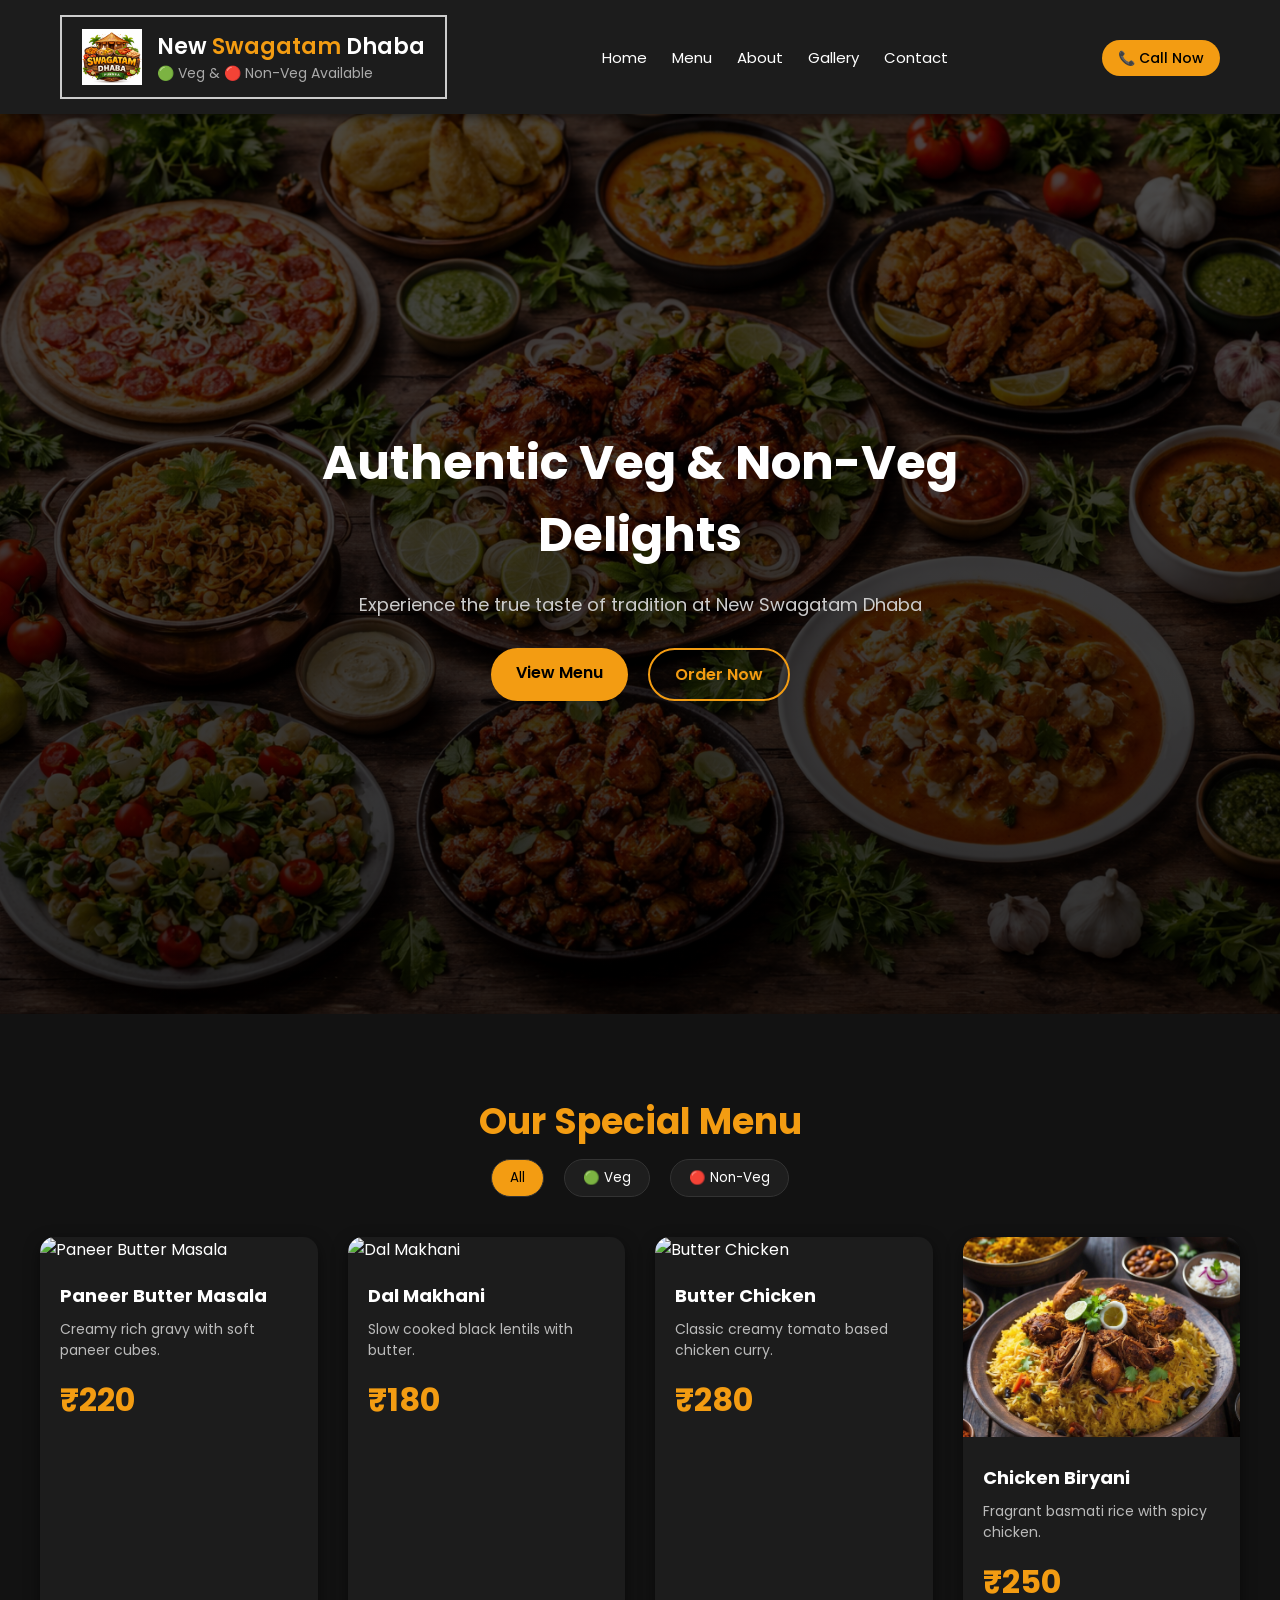
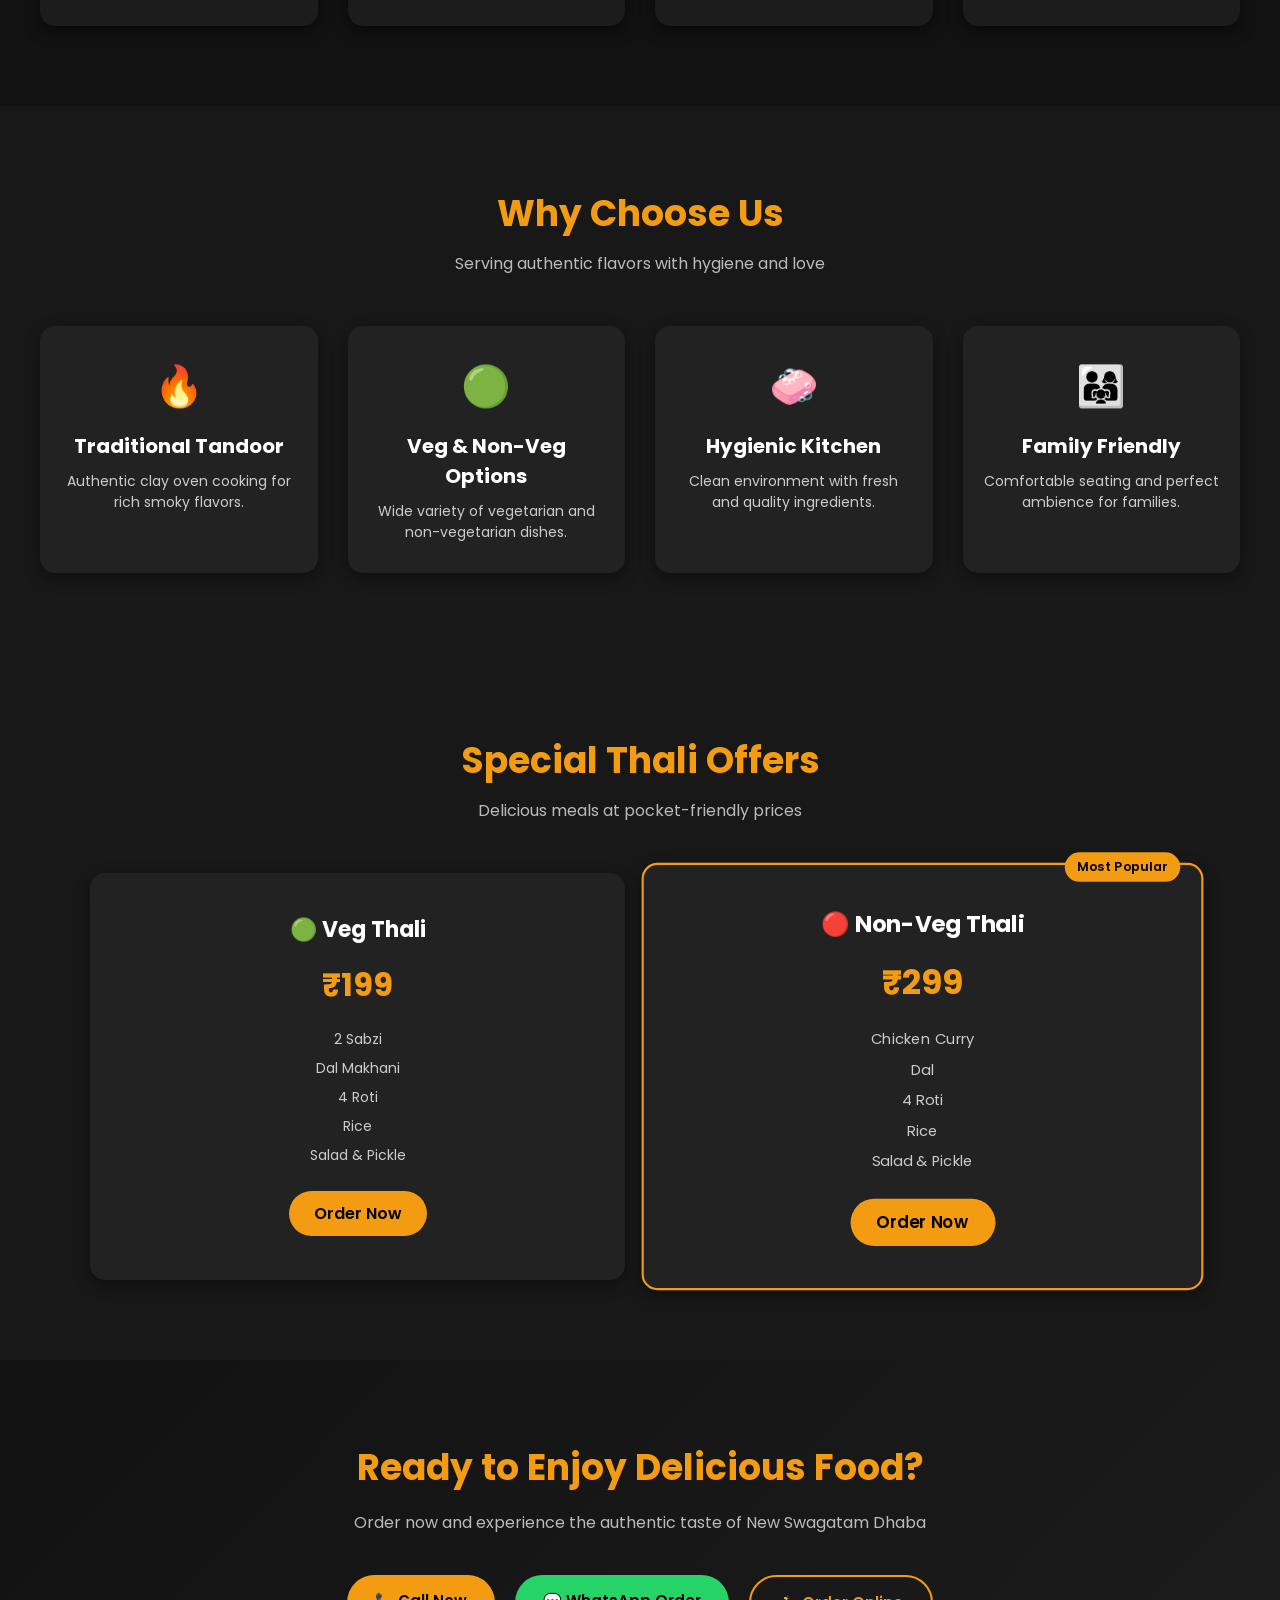
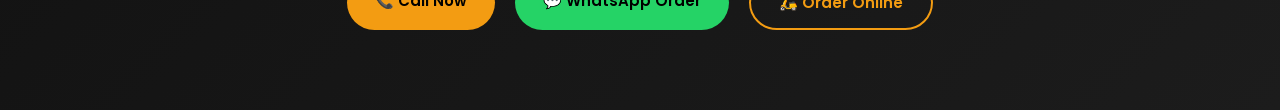
==== index.html @ 4049efa5 "Rename index.html.ht to index.html" ====
<!DOCTYPE html>
<html lang="en">
<head>
  <meta charset="UTF-8">
  <meta name="viewport" content="width=device-width, initial-scale=1.0">
  <title>New Swagatam Dhaba</title>
  <link rel="stylesheet" href="style.css">
  <link href="https://fonts.googleapis.com/css2?family=Poppins:wght@300;400;600&display=swap" rel="stylesheet">
</head>
<body>

<header class="header">
  <div class="container">
    
    <!-- Logo -->
    <div class="logo">
  <img src="images/logo.png" alt="New Swagatam Dhaba logo">
  <div class="logo-text">
    <h1>New <span>Swagatam</span> Dhaba</h1>
    <p class="badge">🟢 Veg & 🔴 Non-Veg Available</p>
  </div>
</div>
    <!-- Navigation -->
    <nav class="nav">
      <ul class="nav-links">
        <li><a href="#">Home</a></li>
        <li><a href="#">Menu</a></li>
        <li><a href="#">About</a></li>
        <li><a href="#">Gallery</a></li>
        <li><a href="#">Contact</a></li>
      </ul>
    </nav>

    <!-- Call Button -->
    <div class="cta">
      <a href="tel:+919999999999" class="btn">📞 Call Now</a>
    </div>

    <!-- Hamburger -->
    <div class="hamburger">
      ☰
    </div>

  </div>
</header>
<section class="hero">
  <div class="hero-content">
    <h1>Authentic Veg & Non-Veg Delights</h1>
    <p>Experience the true taste of tradition at New Swagatam Dhaba</p>

    <div class="hero-buttons">
      <a href="#" class="btn-primary">View Menu</a>
      <a href="#" class="btn-secondary">Order Now</a>
    </div>
  </div>
</section>
<section class="special-menu">
  <div class="menu-container">

    <h2 class="section-title">Our Special Menu</h2>

    <!-- Filter Buttons -->
    <div class="menu-filters">
      <button class="filter-btn active">All</button>
      <button class="filter-btn veg">🟢 Veg</button>
      <button class="filter-btn nonveg">🔴 Non-Veg</button>
    </div>

    <!-- Menu Grid -->
    <div class="menu-grid">

      <!-- Veg Item -->
      <div class="menu-card veg-item">
        <img src="https://images.unsplash.com/photo-1601050690597-df0568f70950" alt="Paneer Butter Masala">
        <div class="menu-info">
          <h3>Paneer Butter Masala</h3>
          <p>Creamy rich gravy with soft paneer cubes.</p>
          <span class="price">₹220</span>
        </div>
      </div>

      <div class="menu-card veg-item">
        <img src="https://images.unsplash.com/photo-1631452180519-c014fe946bc7" alt="Dal Makhani">
        <div class="menu-info">
          <h3>Dal Makhani</h3>
          <p>Slow cooked black lentils with butter.</p>
          <span class="price">₹180</span>
        </div>
      </div>

      <!-- Non Veg Item -->
      <div class="menu-card nonveg-item">
        <img src="https://images.unsplash.com/photo-1604908176997-125f25cc6f3d" alt="Butter Chicken">
        <div class="menu-info">
          <h3>Butter Chicken</h3>
          <p>Classic creamy tomato based chicken curry.</p>
          <span class="price">₹280</span>
        </div>
      </div>

      <div class="menu-card nonveg-item">
        <img src="images/Chicken_Biryani.jpg" alt="Chicken Biryani">
        <div class="menu-info">
          <h3>Chicken Biryani</h3>
          <p>Fragrant basmati rice with spicy chicken.</p>
          <span class="price">₹250</span>
        </div>
      </div>

    </div>
  </div>
</section>
<section class="why-choose">
  <div class="choose-container">

    <h2 class="section-title">Why Choose Us</h2>
    <p class="section-subtitle">
      Serving authentic flavors with hygiene and love
    </p>

    <div class="choose-grid">

      <div class="choose-card">
        <div class="icon">🔥</div>
        <h3>Traditional Tandoor</h3>
        <p>Authentic clay oven cooking for rich smoky flavors.</p>
      </div>

      <div class="choose-card">
        <div class="icon">🟢</div>
        <h3>Veg & Non-Veg Options</h3>
        <p>Wide variety of vegetarian and non-vegetarian dishes.</p>
      </div>

      <div class="choose-card">
        <div class="icon">🧼</div>
        <h3>Hygienic Kitchen</h3>
        <p>Clean environment with fresh and quality ingredients.</p>
      </div>

      <div class="choose-card">
        <div class="icon">👨‍👩‍👧</div>
        <h3>Family Friendly</h3>
        <p>Comfortable seating and perfect ambience for families.</p>
      </div>

    </div>

  </div>
</section>
<!-- <section class="gallery-section">
  <div class="gallery-container">

    <h2 class="gallery-title">Ambience & Gallery</h2>
    <p class="gallery-subtitle">
      A glimpse of our warm atmosphere and delicious moments
    </p>

    <div class="gallery-grid">

      <div class="gallery-item">
        <img src="https://images.unsplash.com/photo-1552566626-52f8b828add9" alt="Dhaba Seating">
        <div class="overlay">Family Seating Area</div>
      </div>

      <div class="gallery-item">
        <img src="https://images.unsplash.com/photo-1600891964599-f61ba0e24092" alt="Tandoor Cooking">
        <div class="overlay">Live Tandoor</div>
      </div>

      <div class="gallery-item">
        <img src="https://images.unsplash.com/photo-1555396273-367ea4eb4db5" alt="Interior View">
        <div class="overlay">Rustic Interior</div>
      </div>

      <div class="gallery-item">
        <img src="https://images.unsplash.com/photo-1604908177522-432dcf4b1b16" alt="Food Platter">
        <div class="overlay">Special Thali</div>
      </div>

      <div class="gallery-item">
        <img src="https://images.unsplash.com/photo-1544025162-d76694265947" alt="Dining Area">
        <div class="overlay">Comfort Dining</div>
      </div>

      <div class="gallery-item">
        <img src="https://images.unsplash.com/photo-1604908177079-7a44cc979f87" alt="Night View">
        <div class="overlay">Evening Ambience</div>
      </div>

    </div>

  </div>
</section> -->
<section class="pricing-section">
  <div class="pricing-container">

    <h2 class="pricing-title">Special Thali Offers</h2>
    <p class="pricing-subtitle">
      Delicious meals at pocket-friendly prices
    </p>

    <div class="pricing-grid">

      <!-- Veg Thali -->
      <div class="pricing-card">
        <h3>🟢 Veg Thali</h3>
        <p class="price">₹199</p>
        <ul>
          <li>2 Sabzi</li>
          <li>Dal Makhani</li>
          <li>4 Roti</li>
          <li>Rice</li>
          <li>Salad & Pickle</li>
        </ul>
        <a href="#" class="pricing-btn">Order Now</a>
      </div>

      <!-- Non-Veg Thali (Featured) -->
      <div class="pricing-card featured">
        <div class="badge">Most Popular</div>
        <h3>🔴 Non-Veg Thali</h3>
        <p class="price">₹299</p>
        <ul>
          <li>Chicken Curry</li>
          <li>Dal</li>
          <li>4 Roti</li>
          <li>Rice</li>
          <li>Salad & Pickle</li>
        </ul>
        <a href="#" class="pricing-btn">Order Now</a>
      </div>

    </div>

  </div>
</section>
<section class="order-section">
  <div class="order-container">

    <h2 class="order-title">Ready to Enjoy Delicious Food?</h2>
    <p class="order-subtitle">
      Order now and experience the authentic taste of New Swagatam Dhaba
    </p>

    <div class="order-buttons">

      <a href="tel:+919999999999" class="order-btn primary">
        📞 Call Now
      </a>

      <a href="https://wa.me/919999999999" target="_blank" class="order-btn whatsapp">
        💬 WhatsApp Order
      </a>

      <a href="#" class="order-btn secondary">
        🛵 Order Online
      </a>

    </div>

  </div>
</section>
</body>
</html>
---- style.css ----
* {
  margin: 0;
  padding: 0;
  box-sizing: border-box;
  font-family: 'Poppins', sans-serif;
}

body {
  background-color: #121212;
  color: #ffffff;
}

/* HEADER */
.header {
  width: 100%;
  background: #1c1c1c;
  position: sticky;
  top: 0;
  z-index: 1000;
  box-shadow: 0 2px 10px rgba(0,0,0,0.6);
}

.container {
  max-width: 1200px;
  margin: auto;
  padding: 15px 20px;
  display: flex;
  justify-content: space-between;
  align-items: center;
}

/* LOGO */
.logo h1 {
  font-size: 22px;
  font-weight: 600;
}

.logo span {
  color: #f39c12;
}

.badge {
  font-size: 12px;
  color: #aaa;
  margin-top: 4px;
}

/* NAVIGATION */
.nav-links {
  list-style: none;
  display: flex;
  gap: 25px;
}

.nav-links a {
  text-decoration: none;
  color: #ffffff;
  font-size: 15px;
  transition: 0.3s ease;
}

.nav-links a:hover {
  color: #f39c12;
}

/* BUTTON */
.btn {
  background: #f39c12;
  color: #000;
  padding: 8px 16px;
  border-radius: 25px;
  text-decoration: none;
  font-size: 14px;
  font-weight: 500;
  transition: 0.3s ease;
}

.btn:hover {
  background: #ffb347;
}

/* HAMBURGER (Hidden Desktop) */
.hamburger {
  display: none;
  font-size: 26px;
  cursor: pointer;
}

/* RESPONSIVE */
@media (max-width: 768px) {
  
  .nav {
    display: none;
  }

  .cta {
    display: none;
  }

  .hamburger {
    display: block;
  }

}
/* HERO SECTION */
.hero {
  height: 100vh;
  background: 
    linear-gradient(rgba(0,0,0,0.7), rgba(0,0,0,0.8)),
    url('images/veg\ &\ non-veg\ food.png') center/cover no-repeat;
  display: flex;
  align-items: center;
  justify-content: center;
  text-align: center;
  padding: 0 20px;
}

.hero-content {
  max-width: 800px;
}

.hero h1 {
  font-size: 48px;
  font-weight: 700;
  margin-bottom: 20px;
  color: #ffffff;
}

.hero p {
  font-size: 18px;
  color: #cccccc;
  margin-bottom: 30px;
}

/* BUTTONS */
.hero-buttons {
  display: flex;
  gap: 20px;
  justify-content: center;
  flex-wrap: wrap;
}

.btn-primary {
  background: #f39c12;
  color: #000;
  padding: 12px 25px;
  border-radius: 30px;
  text-decoration: none;
  font-weight: 600;
  transition: 0.3s ease;
}

.btn-primary:hover {
  background: #ffb347;
}

.btn-secondary {
  border: 2px solid #f39c12;
  color: #f39c12;
  padding: 12px 25px;
  border-radius: 30px;
  text-decoration: none;
  font-weight: 600;
  transition: 0.3s ease;
}

.btn-secondary:hover {
  background: #f39c12;
  color: #000;
}

/* RESPONSIVE */
@media (max-width: 768px) {
  .hero h1 {
    font-size: 32px;
  }

  .hero p {
    font-size: 15px;
  }
}

.logo {
  display: flex;
  align-items: center;
  gap: 15px;
  border: 2px solid #ccc;   /* header border ke according adjust kar sakte ho */
  padding: 10px 20px;
}

.logo img {
  width: 60px;      /* size kam kar diya */
  height: 60px;
  object-fit: contain;
}

.logo-text h1 {
  margin: 0;
}

.badge {
  margin: 0;
  font-size: 14px;
}
/* SPECIAL MENU SECTION */
.special-menu {
  background-color: #121212;
  padding: 80px 20px;
  color: #ffffff;
}

.menu-container {
  max-width: 1200px;
  margin: auto;
}

.section-title {
  text-align: center;
  font-size: 36px;
  margin-bottom: 30px;
  color: #f39c12;
}

/* FILTER BUTTONS */
.menu-filters {
  text-align: center;
  margin-bottom: 40px;
}

.filter-btn {
  background: #1e1e1e;
  color: #ffffff;
  border: 1px solid #333;
  padding: 8px 18px;
  margin: 0 8px;
  border-radius: 25px;
  cursor: pointer;
  transition: 0.3s ease;
}

.filter-btn:hover,
.filter-btn.active {
  background: #f39c12;
  color: #000;
}

/* GRID */
.menu-grid {
  display: grid;
  grid-template-columns: repeat(auto-fit, minmax(250px, 1fr));
  gap: 30px;
}

/* CARD */
.menu-card {
  background: #1c1c1c;
  border-radius: 15px;
  overflow: hidden;
  transition: 0.3s ease;
  box-shadow: 0 5px 15px rgba(0,0,0,0.5);
}

.menu-card:hover {
  transform: translateY(-8px);
  box-shadow: 0 8px 20px rgba(0,0,0,0.7);
}

.menu-card img {
  width: 100%;
  height: 200px;
  object-fit: cover;
}

.menu-info {
  padding: 20px;
}

.menu-info h3 {
  font-size: 18px;
  margin-bottom: 10px;
}

.menu-info p {
  font-size: 14px;
  color: #bbb;
  margin-bottom: 15px;
}

.price {
  font-weight: 600;
  color: #f39c12;
  font-size: 16px;
}

/* RESPONSIVE */
@media (max-width: 768px) {
  .section-title {
    font-size: 28px;
  }
}

/* WHY CHOOSE US SECTION */
.why-choose {
  background-color: #181818;
  padding: 80px 20px;
  color: #ffffff;
  text-align: center;
}

.choose-container {
  max-width: 1200px;
  margin: auto;
}

.section-title {
  font-size: 36px;
  color: #f39c12;
  margin-bottom: 10px;
}

.section-subtitle {
  color: #bbbbbb;
  font-size: 16px;
  margin-bottom: 50px;
}

/* GRID */
.choose-grid {
  display: grid;
  grid-template-columns: repeat(auto-fit, minmax(250px, 1fr));
  gap: 30px;
}

/* CARD */
.choose-card {
  background: #222;
  padding: 30px 20px;
  border-radius: 15px;
  transition: 0.3s ease;
  box-shadow: 0 5px 15px rgba(0,0,0,0.4);
}

.choose-card:hover {
  transform: translateY(-8px);
  box-shadow: 0 8px 25px rgba(0,0,0,0.6);
}

.icon {
  font-size: 40px;
  margin-bottom: 15px;
}

.choose-card h3 {
  font-size: 20px;
  margin-bottom: 10px;
}

.choose-card p {
  font-size: 14px;
  color: #cccccc;
}

/* RESPONSIVE */
@media (max-width: 768px) {
  .section-title {
    font-size: 28px;
  }

  .section-subtitle {
    font-size: 14px;
  }
}
/* GALLERY SECTION */
.gallery-section {
  background-color: #121212;
  padding: 80px 20px;
  text-align: center;
  color: #ffffff;
}

.gallery-container {
  max-width: 1200px;
  margin: auto;
}

.gallery-title {
  font-size: 36px;
  color: #f39c12;
  margin-bottom: 10px;
}

.gallery-subtitle {
  font-size: 16px;
  color: #bbbbbb;
  margin-bottom: 50px;
}

/* GRID LAYOUT */
.gallery-grid {
  display: grid;
  grid-template-columns: repeat(auto-fit, minmax(250px, 1fr));
  grid-auto-rows: 200px;
  gap: 20px;
}

/* GALLERY ITEM */
.gallery-item {
  position: relative;
  overflow: hidden;
  border-radius: 15px;
  cursor: pointer;
}

.gallery-item img {
  width: 100%;
  height: 100%;
  object-fit: cover;
  transition: transform 0.5s ease;
}

/* HOVER EFFECT */
.gallery-item:hover img {
  transform: scale(1.1);
}

.overlay {
  position: absolute;
  bottom: 0;
  width: 100%;
  padding: 15px;
  background: linear-gradient(to top, rgba(0,0,0,0.8), transparent);
  color: #ffffff;
  font-size: 16px;
  font-weight: 500;
  opacity: 0;
  transition: opacity 0.4s ease;
}

.gallery-item:hover .overlay {
  opacity: 1;
}

/* RESPONSIVE */
@media (max-width: 768px) {
  .gallery-title {
    font-size: 28px;
  }

  .gallery-subtitle {
    font-size: 14px;
  }

  .gallery-grid {
    grid-auto-rows: 180px;
  }
}
/* PRICING SECTION */
.pricing-section {
  background-color: #181818;
  padding: 80px 20px;
  text-align: center;
  color: #ffffff;
}

.pricing-container {
  max-width: 1100px;
  margin: auto;
}

.pricing-title {
  font-size: 36px;
  color: #f39c12;
  margin-bottom: 10px;
}

.pricing-subtitle {
  color: #bbbbbb;
  margin-bottom: 50px;
  font-size: 16px;
}

/* GRID */
.pricing-grid {
  display: grid;
  grid-template-columns: repeat(auto-fit, minmax(280px, 1fr));
  gap: 30px;
}

/* CARD */
.pricing-card {
  background: #222;
  padding: 40px 25px;
  border-radius: 15px;
  transition: 0.3s ease;
  position: relative;
  box-shadow: 0 5px 15px rgba(0,0,0,0.4);
}

.pricing-card:hover {
  transform: translateY(-8px);
  box-shadow: 0 8px 25px rgba(0,0,0,0.6);
}

.pricing-card h3 {
  font-size: 22px;
  margin-bottom: 15px;
}

.price {
  font-size: 32px;
  font-weight: 700;
  color: #f39c12;
  margin-bottom: 20px;
}

.pricing-card ul {
  list-style: none;
  padding: 0;
  margin-bottom: 25px;
}

.pricing-card ul li {
  margin: 8px 0;
  color: #cccccc;
  font-size: 14px;
}

/* BUTTON */
.pricing-btn {
  display: inline-block;
  padding: 10px 25px;
  background: #f39c12;
  color: #000;
  border-radius: 25px;
  text-decoration: none;
  font-weight: 600;
  transition: 0.3s ease;
}

.pricing-btn:hover {
  background: #ffb347;
}

/* FEATURED CARD */
.featured {
  border: 2px solid #f39c12;
  transform: scale(1.05);
}

.featured .badge {
  position: absolute;
  top: -12px;
  right: 20px;
  background: #f39c12;
  color: #000;
  padding: 5px 12px;
  font-size: 12px;
  border-radius: 20px;
  font-weight: 600;
}

/* RESPONSIVE */
@media (max-width: 768px) {
  .pricing-title {
    font-size: 28px;
  }

  .pricing-subtitle {
    font-size: 14px;
  }

  .featured {
    transform: scale(1);
  }
}
/* ORDER SECTION */
.order-section {
  background: linear-gradient(135deg, #121212, #1c1c1c);
  padding: 80px 20px;
  text-align: center;
  color: #ffffff;
}

.order-container {
  max-width: 900px;
  margin: auto;
}

.order-title {
  font-size: 36px;
  color: #f39c12;
  margin-bottom: 15px;
}

.order-subtitle {
  font-size: 16px;
  color: #bbbbbb;
  margin-bottom: 40px;
}

/* BUTTON WRAPPER */
.order-buttons {
  display: flex;
  justify-content: center;
  gap: 20px;
  flex-wrap: wrap;
}

/* BASE BUTTON */
.order-btn {
  padding: 14px 28px;
  border-radius: 30px;
  text-decoration: none;
  font-weight: 600;
  transition: 0.3s ease;
  font-size: 15px;
}

/* PRIMARY BUTTON */
.order-btn.primary {
  background: #f39c12;
  color: #000;
}

.order-btn.primary:hover {
  background: #ffb347;
  transform: translateY(-4px);
}

/* WHATSAPP BUTTON */
.order-btn.whatsapp {
  background: #25D366;
  color: #000;
}

.order-btn.whatsapp:hover {
  background: #2ee676;
  transform: translateY(-4px);
}

/* SECONDARY BUTTON */
.order-btn.secondary {
  border: 2px solid #f39c12;
  color: #f39c12;
}

.order-btn.secondary:hover {
  background: #f39c12;
  color: #000;
  transform: translateY(-4px);
}

/* RESPONSIVE */
@media (max-width: 768px) {
  .order-title {
    font-size: 26px;
  }

  .order-subtitle {
    font-size: 14px;
  }

  .order-btn {
    width: 100%;
    max-width: 300px;
  }
}
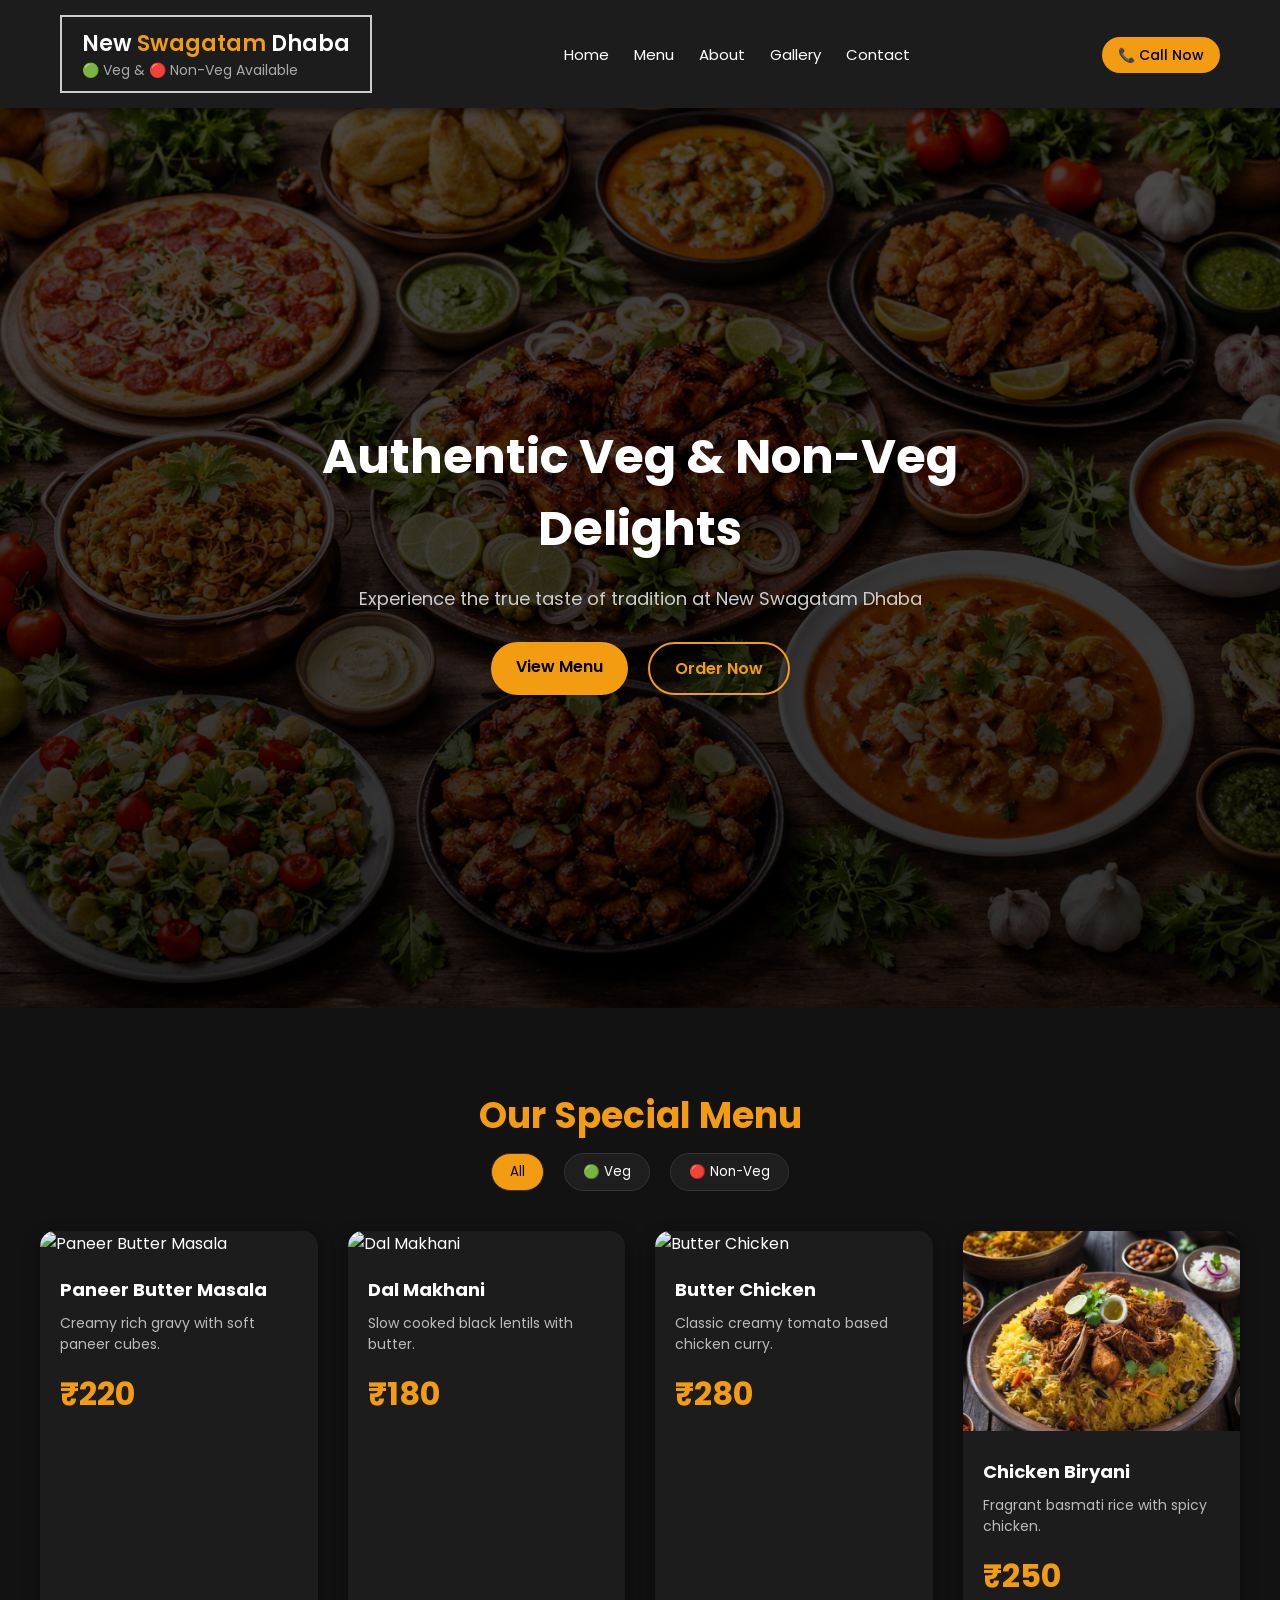
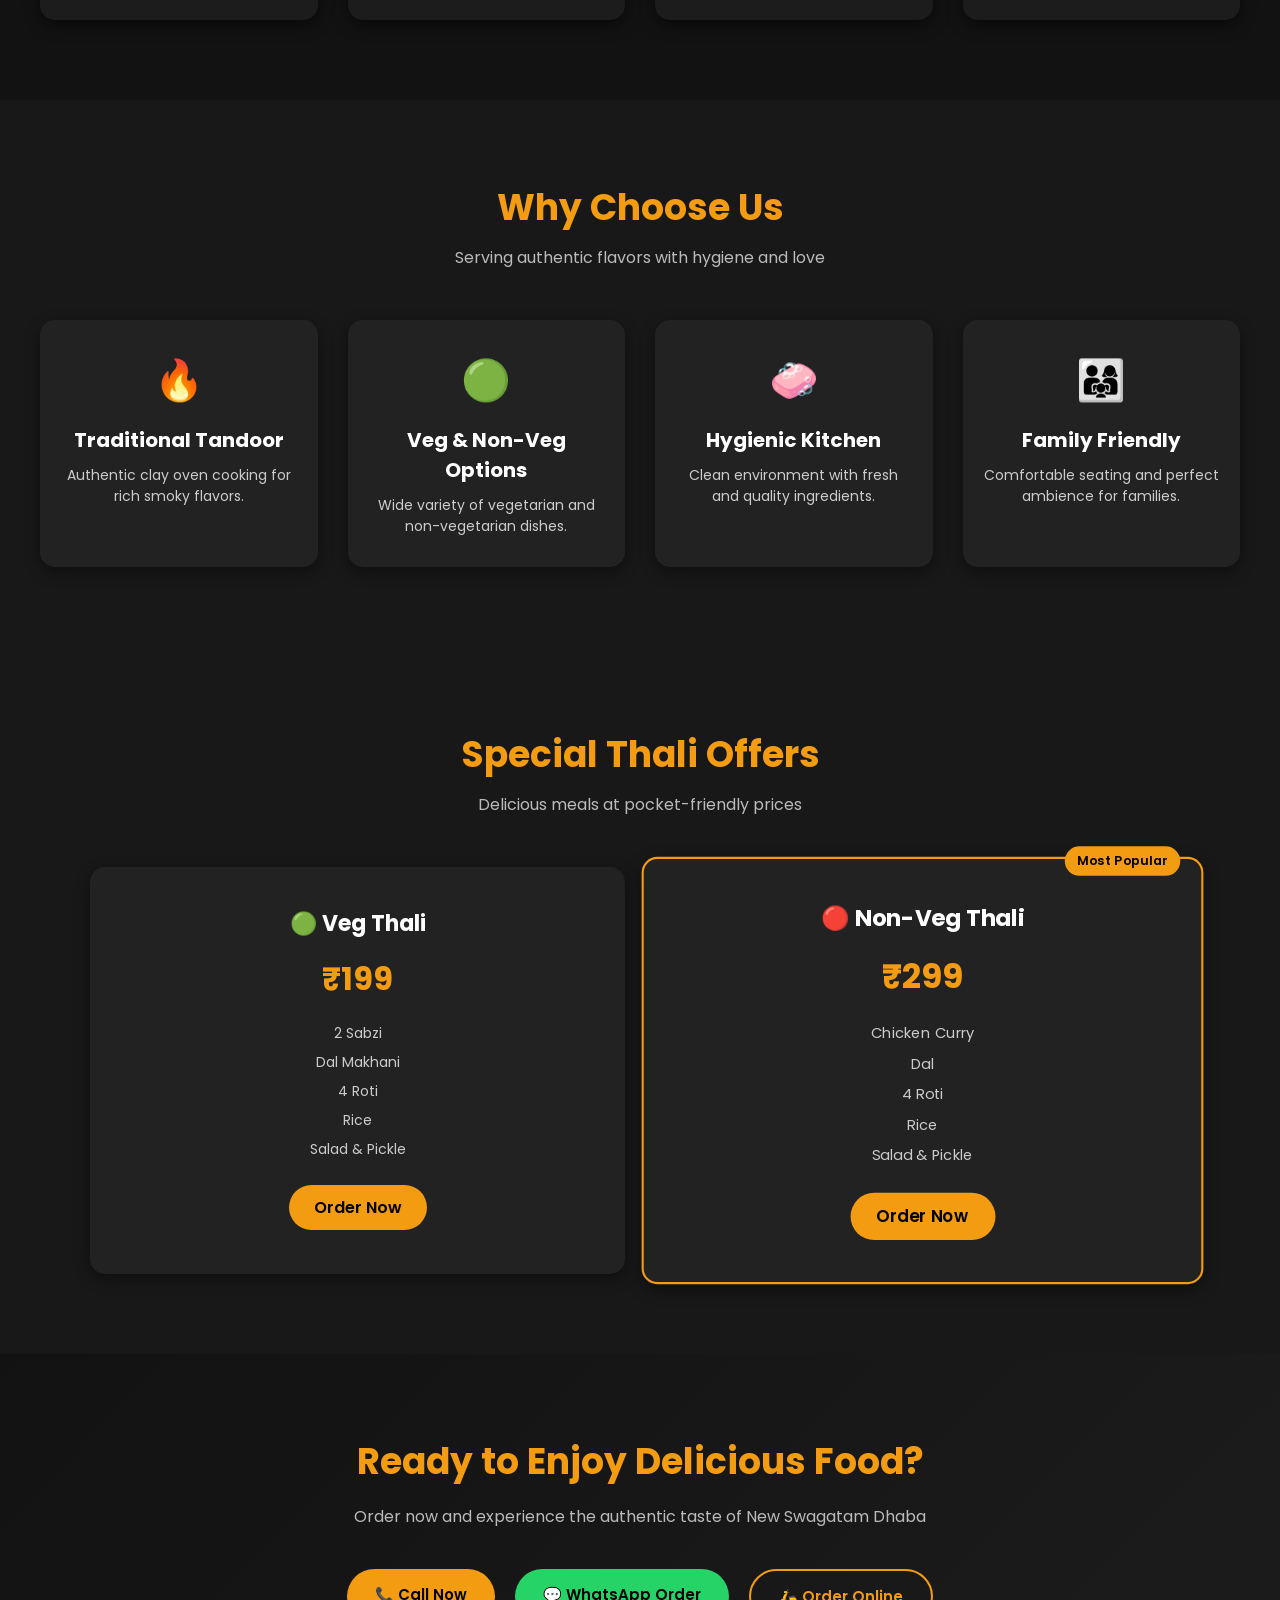
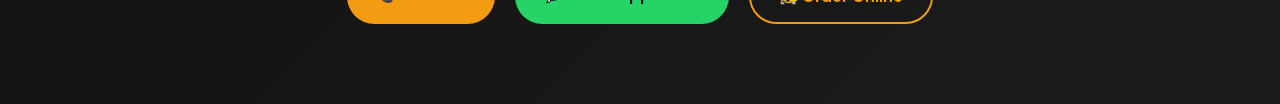
==== commit b80bb935: "Update index.html remove logo of swagatam dhaba" ====
--- a/index.html
+++ b/index.html
@@ -14,7 +14,7 @@
     
     <!-- Logo -->
     <div class="logo">
-  <img src="images/logo.png" alt="New Swagatam Dhaba logo">
+  <!-- <img src="images/logo.png" alt="New Swagatam Dhaba logo"> -->
   <div class="logo-text">
     <h1>New <span>Swagatam</span> Dhaba</h1>
     <p class="badge">🟢 Veg & 🔴 Non-Veg Available</p>
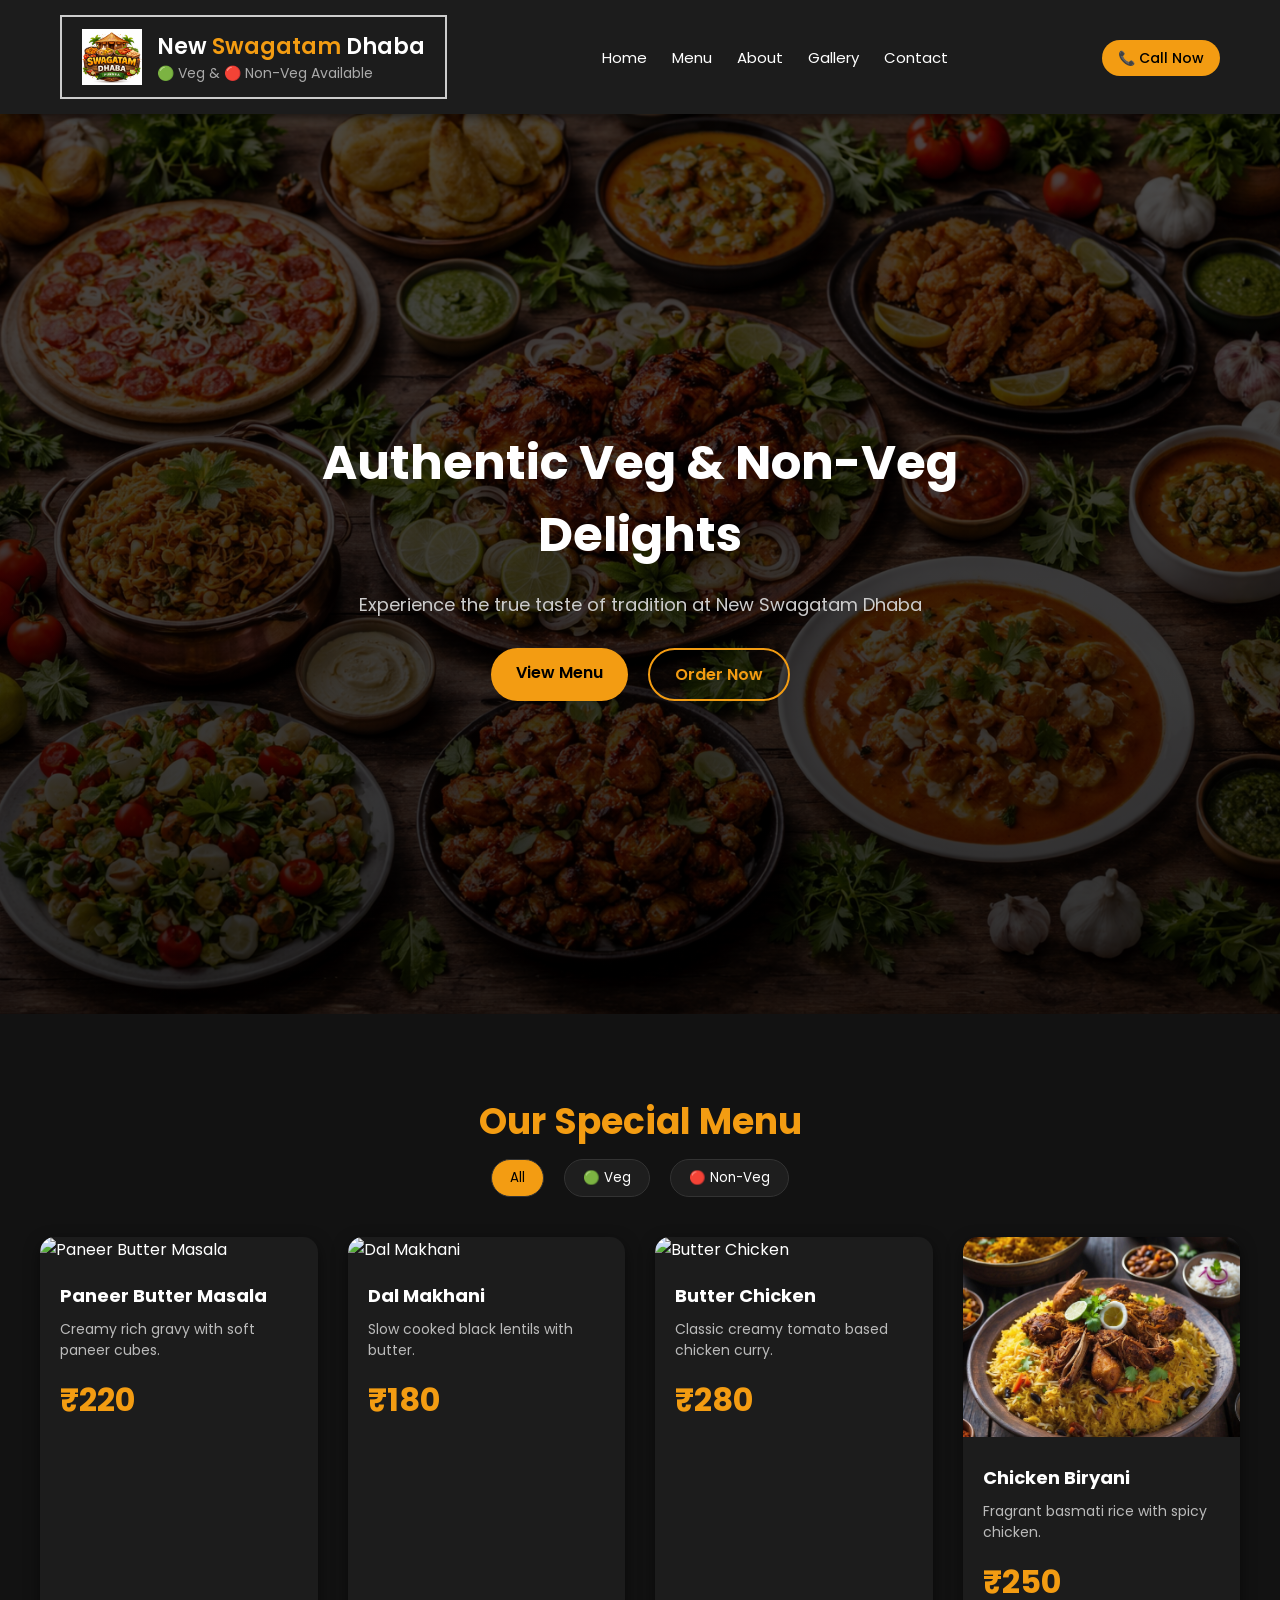
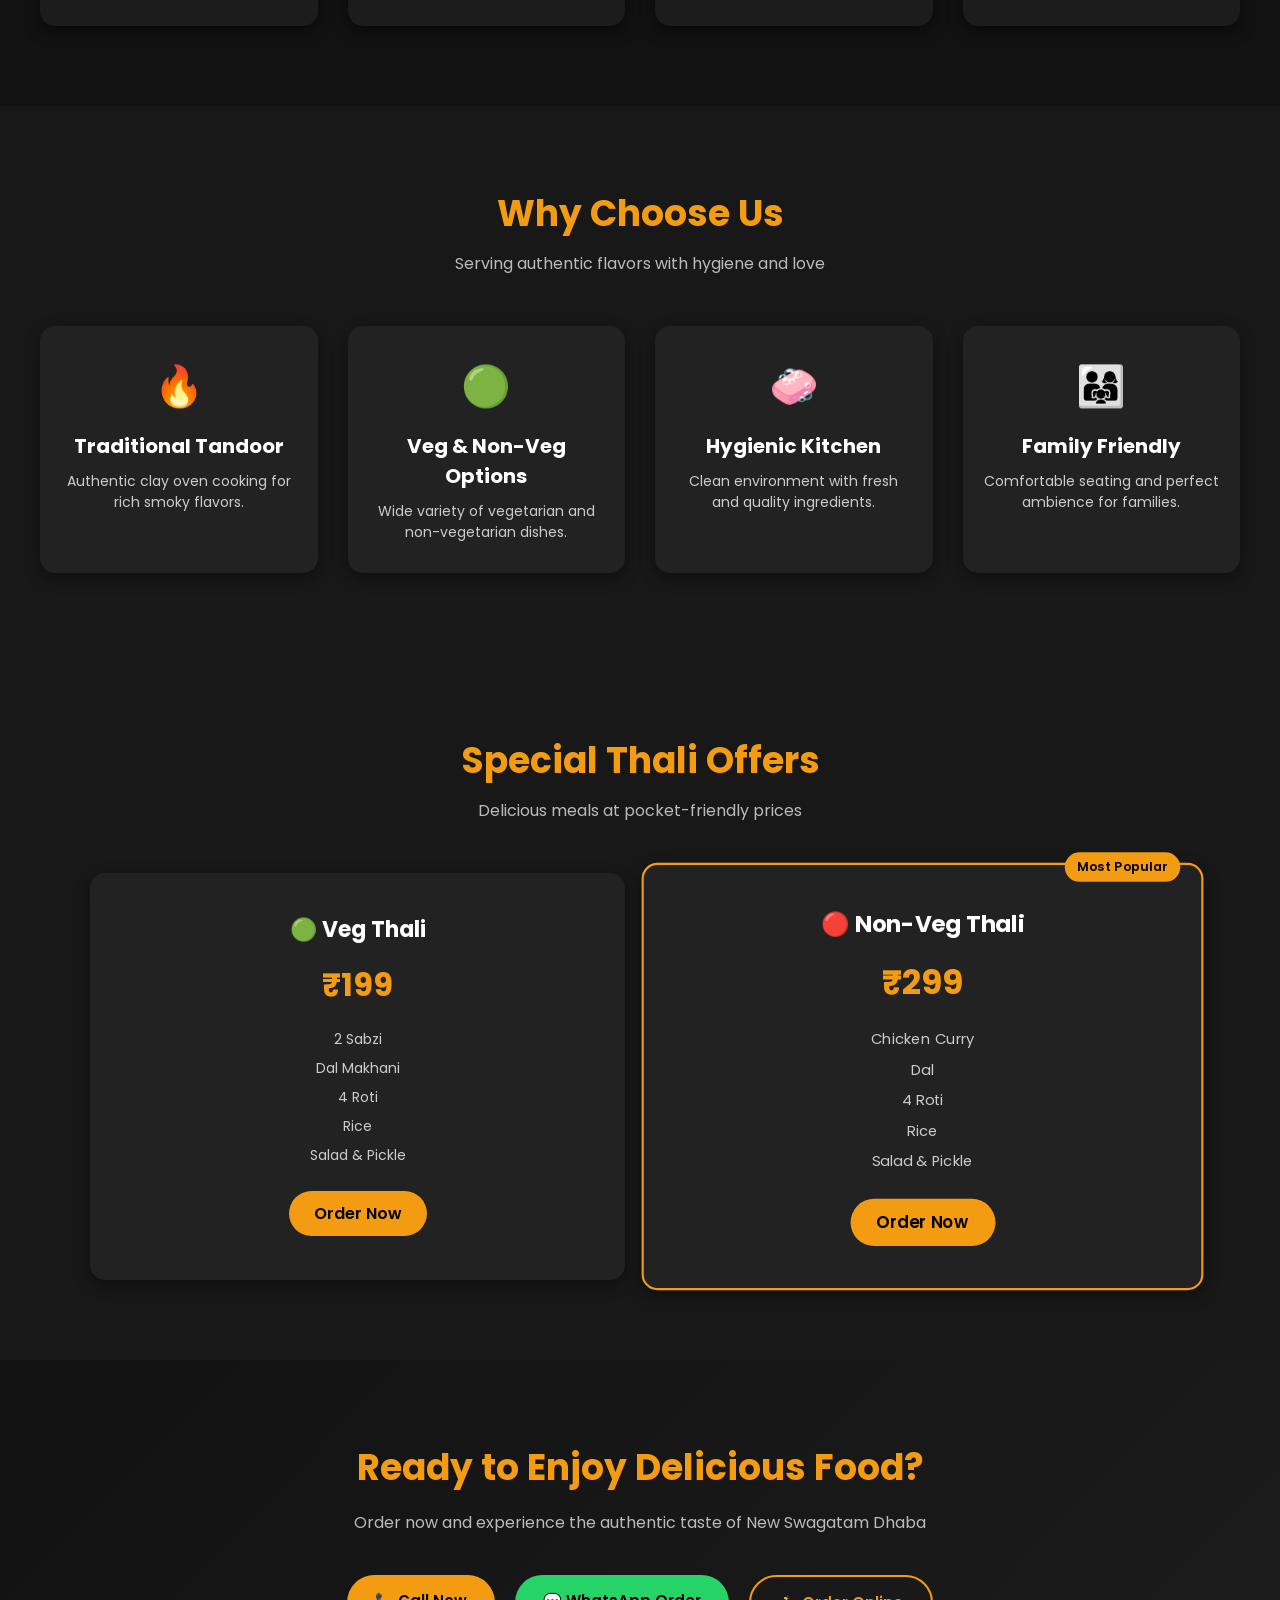
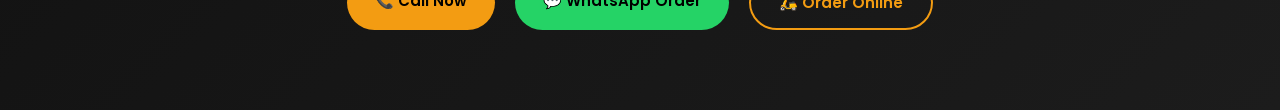
==== commit 6e5831c6: "Update index.html unhide dhaba logo" ====
--- a/index.html
+++ b/index.html
@@ -14,7 +14,7 @@
     
     <!-- Logo -->
     <div class="logo">
-  <!-- <img src="images/logo.png" alt="New Swagatam Dhaba logo"> -->
+  <img src="images/logo.png" alt="New Swagatam Dhaba logo">
   <div class="logo-text">
     <h1>New <span>Swagatam</span> Dhaba</h1>
     <p class="badge">🟢 Veg & 🔴 Non-Veg Available</p>
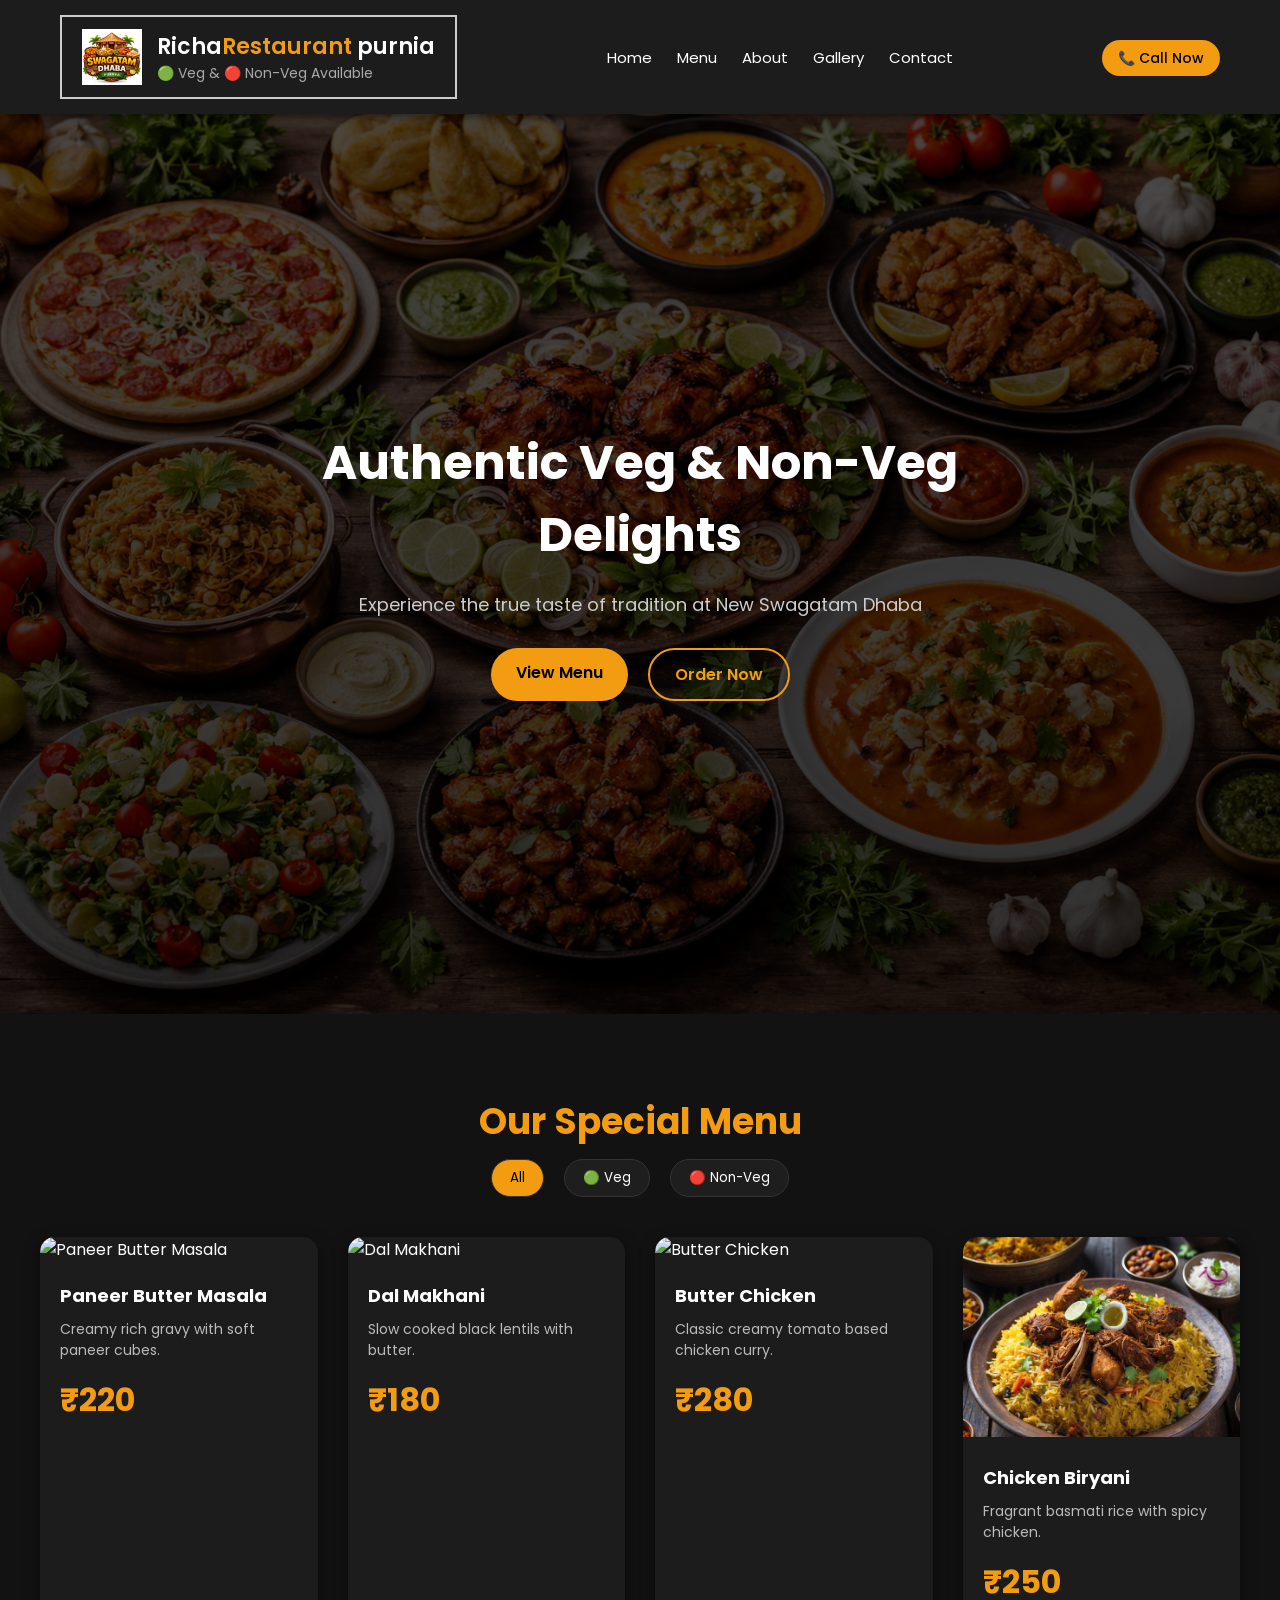
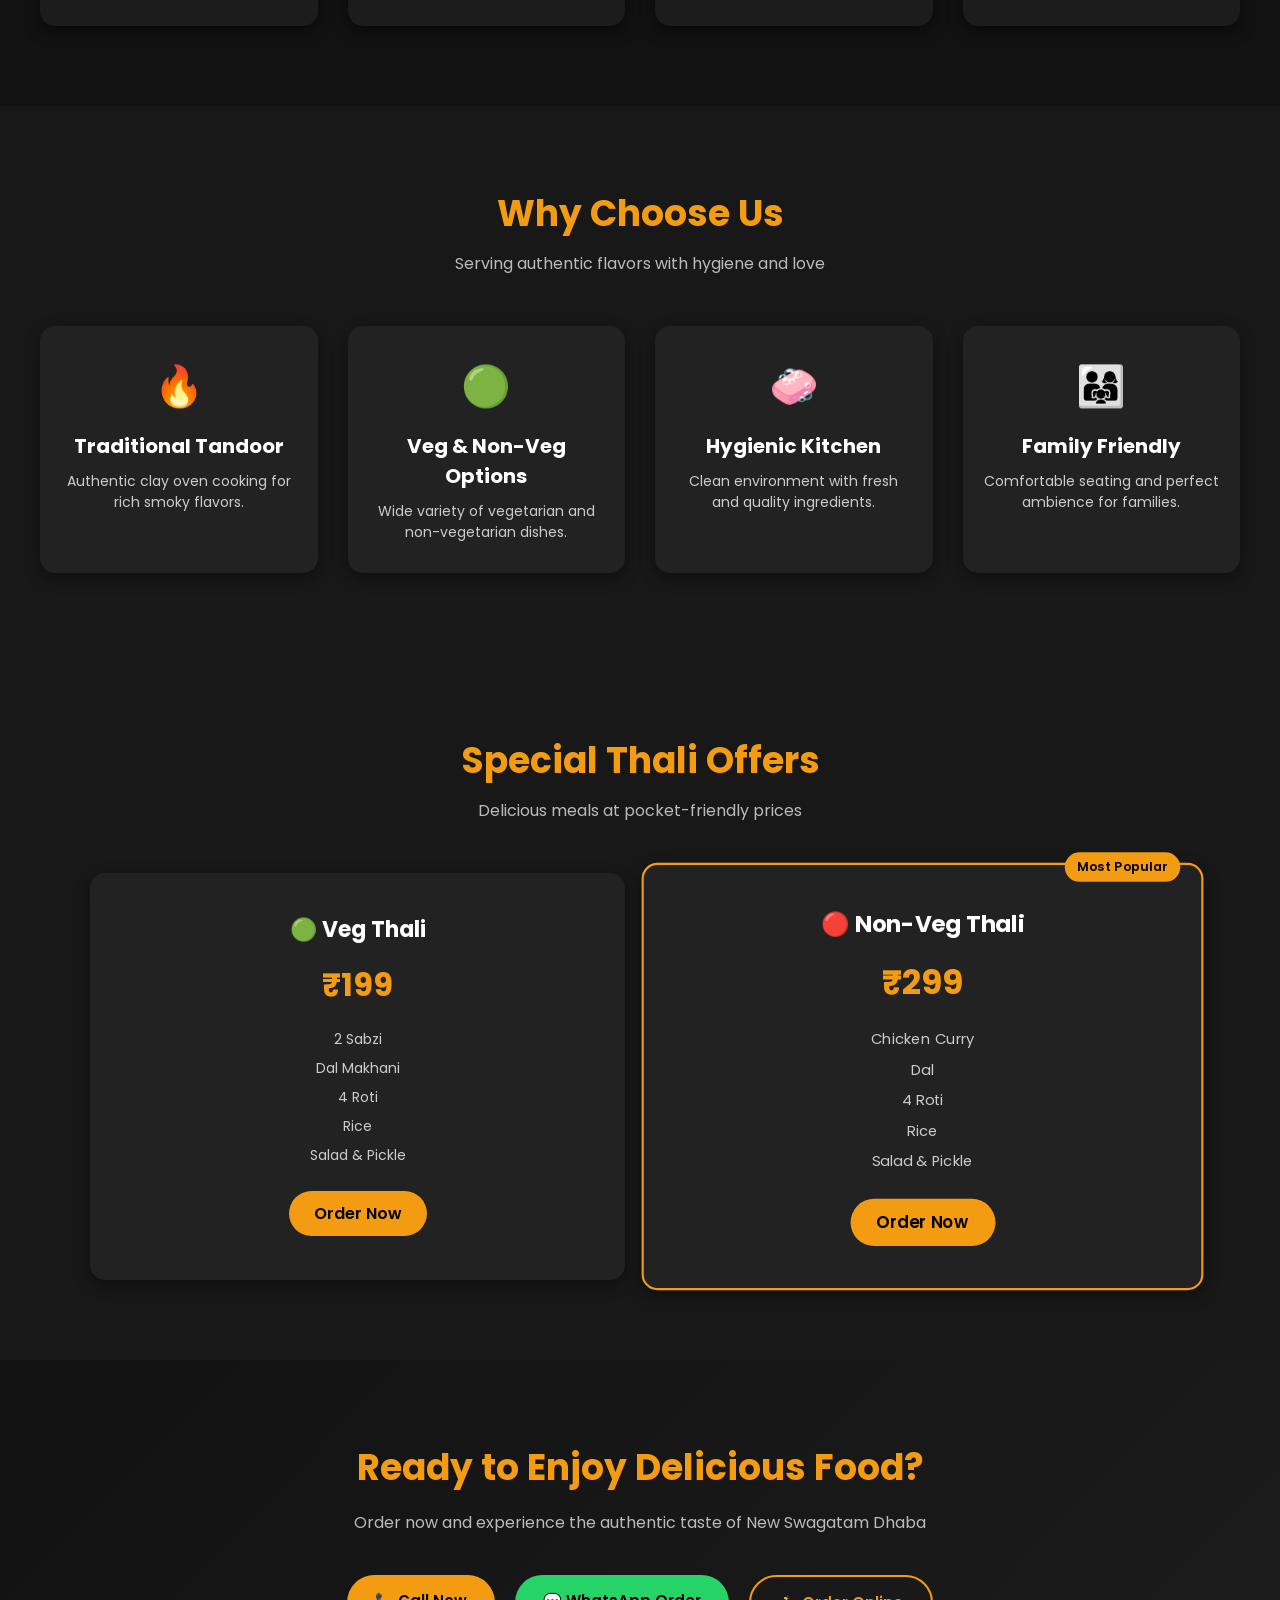
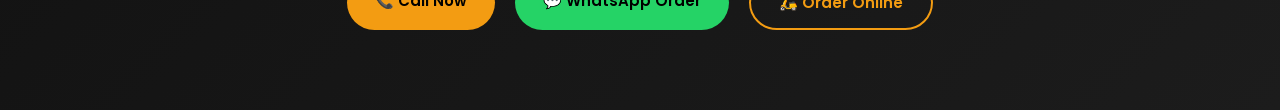
==== commit 65e9d0e4: "Update index.html change the name of dhaba" ====
--- a/index.html
+++ b/index.html
@@ -16,7 +16,8 @@
     <div class="logo">
   <img src="images/logo.png" alt="New Swagatam Dhaba logo">
   <div class="logo-text">
-    <h1>New <span>Swagatam</span> Dhaba</h1>
+    <!-- <h1>New <span>Swagatam</span> Dhaba</h1> -->
+    <h1>Richa<span>Restaurant</span> purnia</h1>
     <p class="badge">🟢 Veg & 🔴 Non-Veg Available</p>
   </div>
 </div>
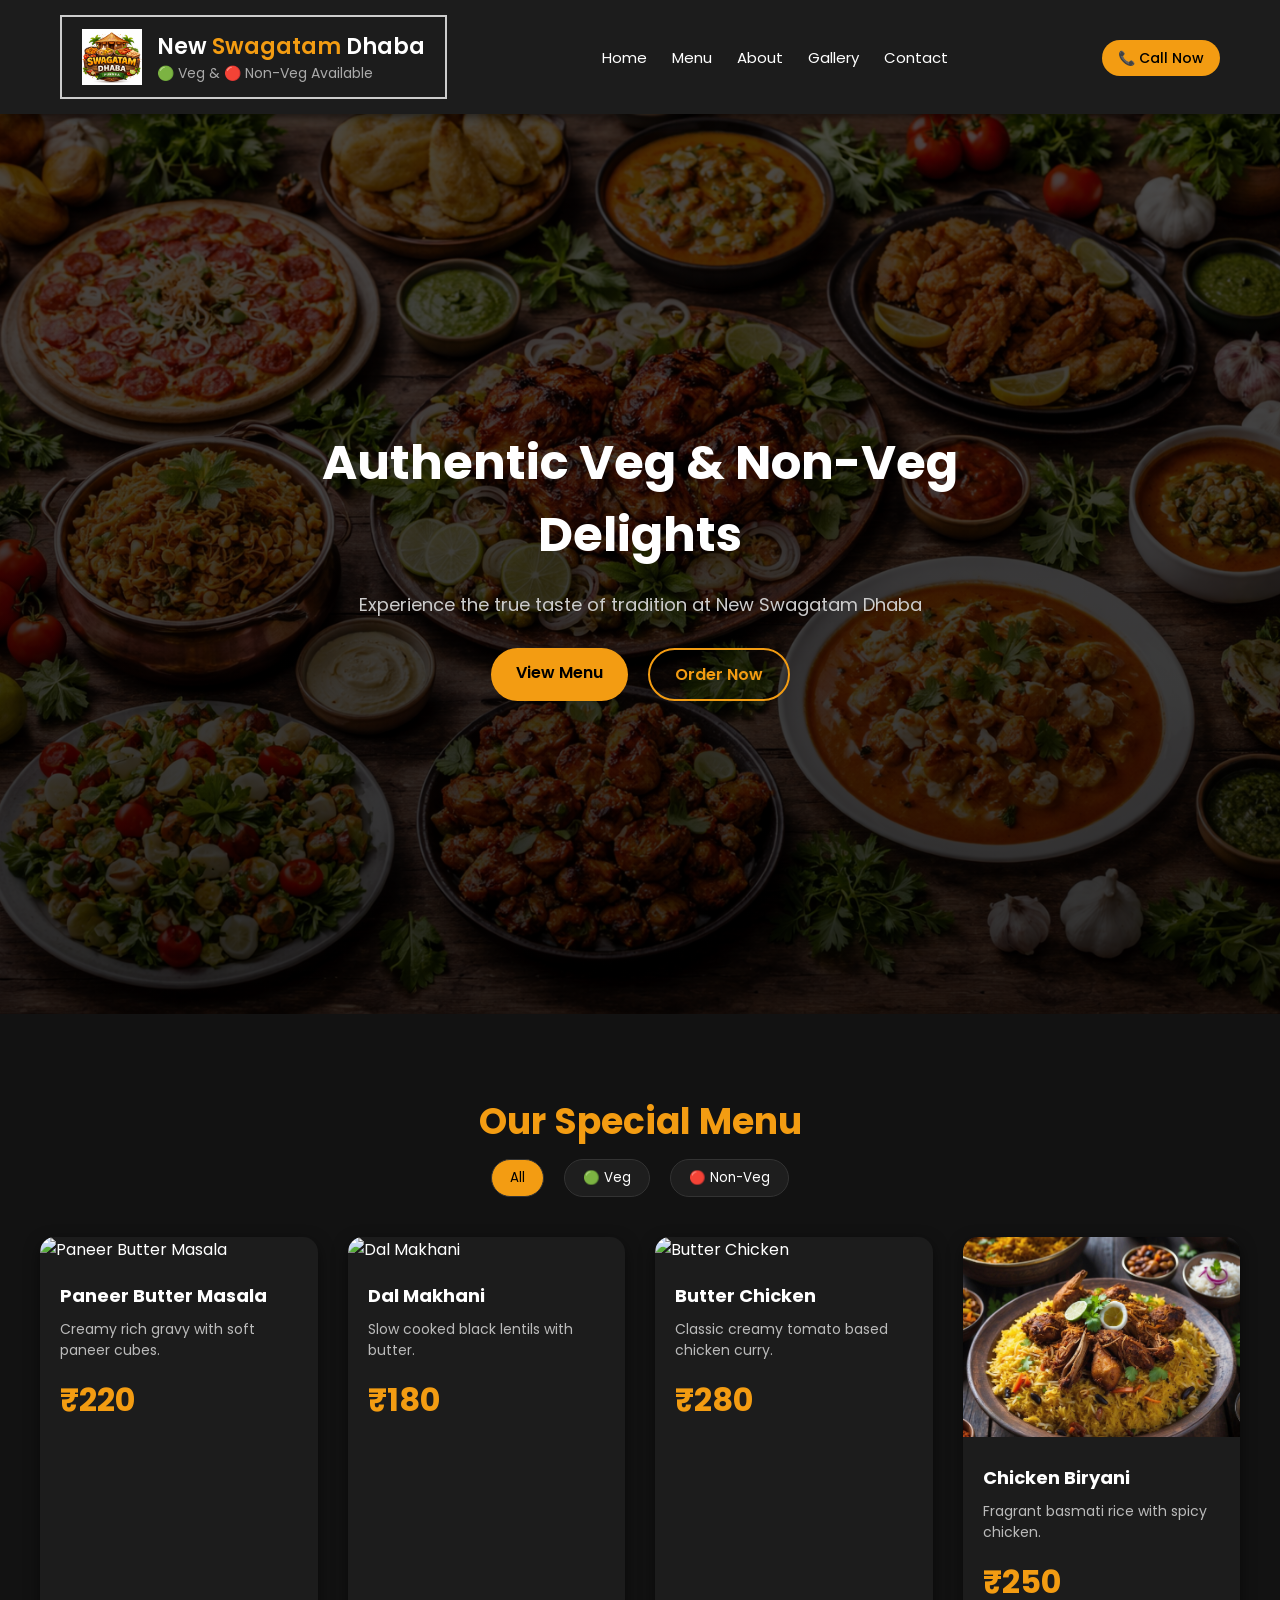
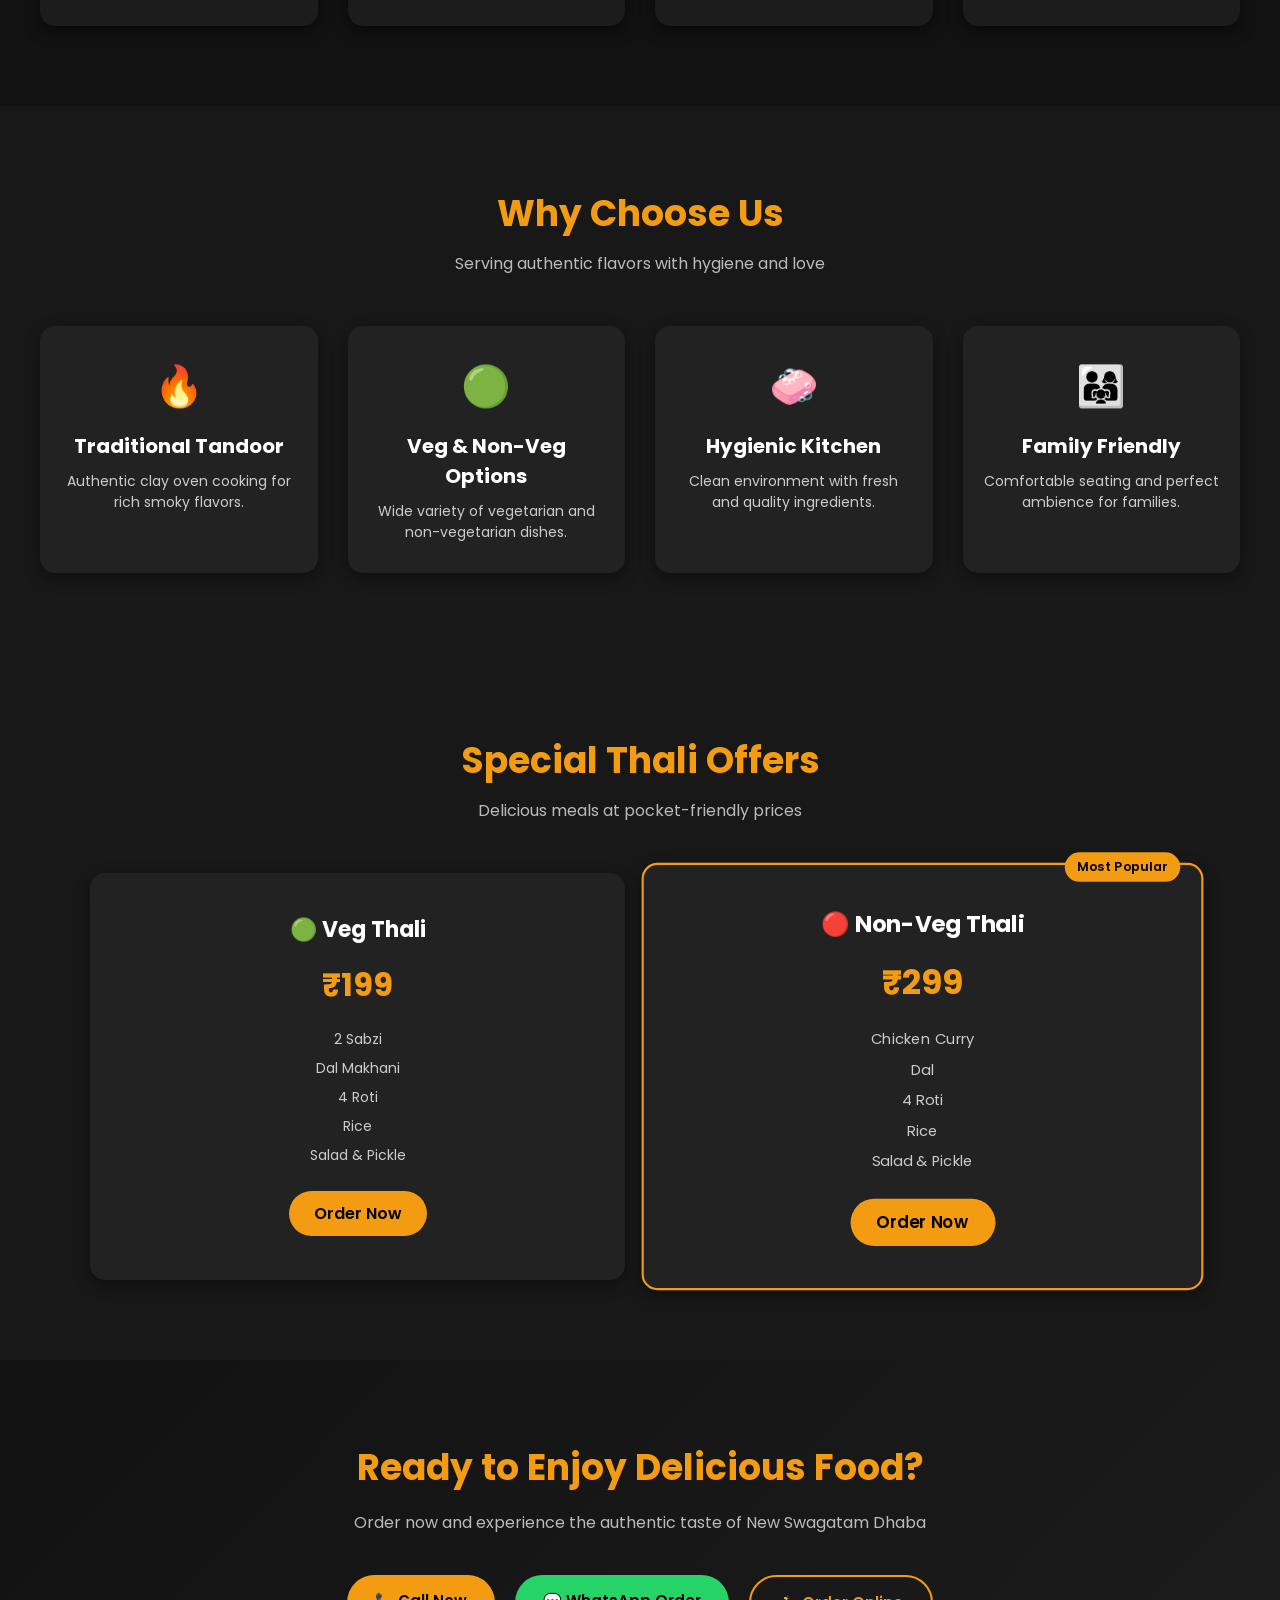
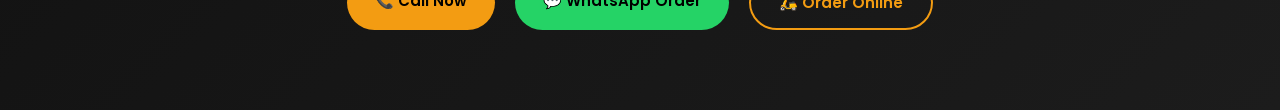
==== commit 2a03efd9: "Update index.html change the name" ====
--- a/index.html
+++ b/index.html
@@ -16,8 +16,8 @@
     <div class="logo">
   <img src="images/logo.png" alt="New Swagatam Dhaba logo">
   <div class="logo-text">
-    <!-- <h1>New <span>Swagatam</span> Dhaba</h1> -->
-    <h1>Richa<span>Restaurant</span> purnia</h1>
+    <h1>New <span>Swagatam</span> Dhaba</h1>
+    <!-- <h1>Richa<span>Restaurant</span> purnia</h1> -->
     <p class="badge">🟢 Veg & 🔴 Non-Veg Available</p>
   </div>
 </div>
